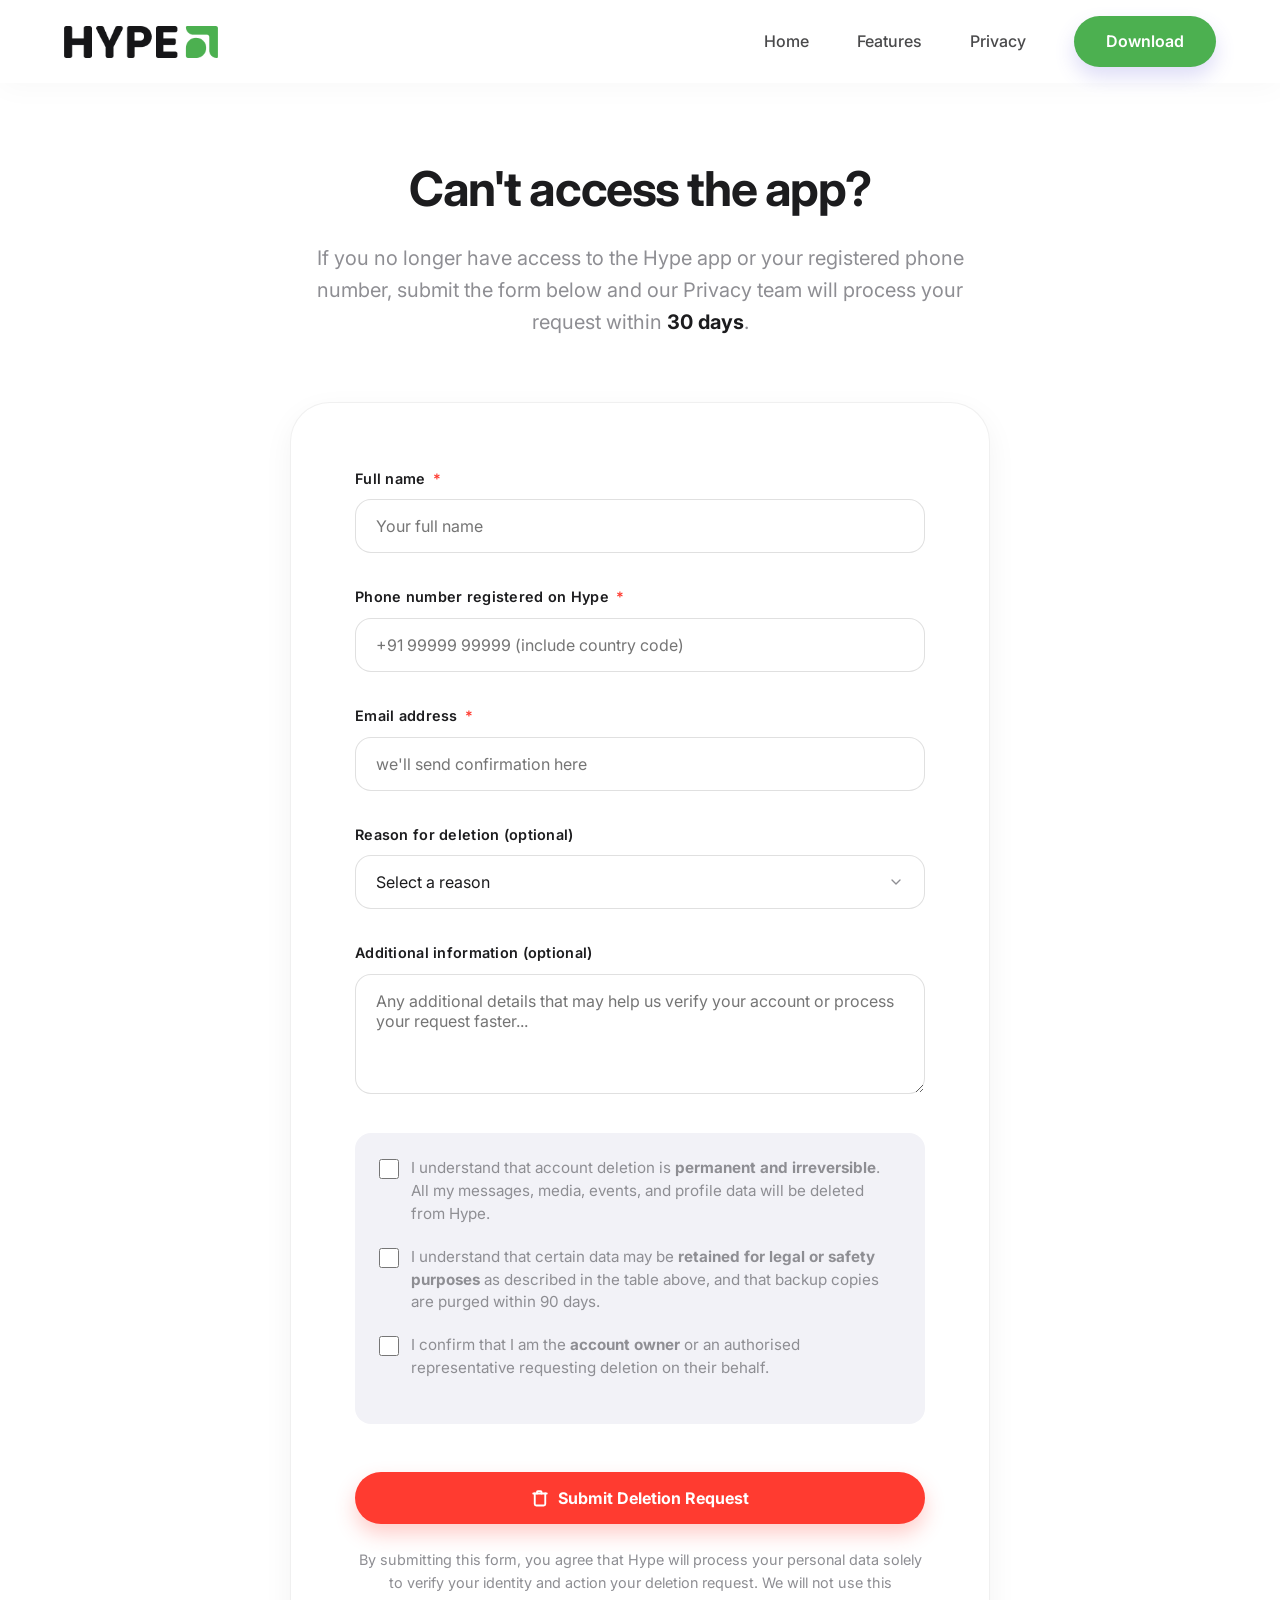
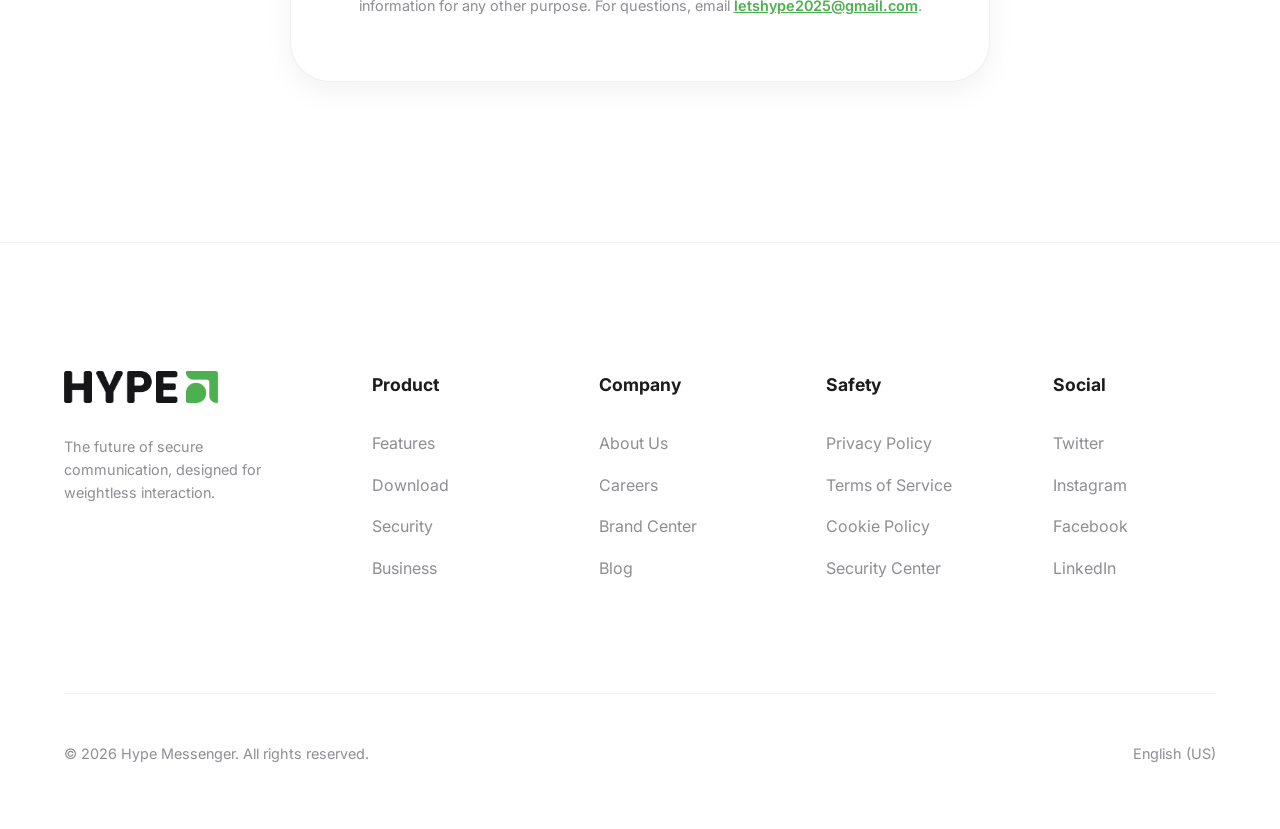
==== delete-account.html @ 11d4ebd6 "Account Deletion Form update and Other changes" ====
<!DOCTYPE html>
<html lang="en">

<head>
    <meta charset="UTF-8">
    <meta name="viewport" content="width=device-width, initial-scale=1.0">
    <title>Delete Account | Hype</title>
    <meta name="description"
        content="Request deletion of your Hype account and all associated data. Follow the steps below to submit a deletion request.">
    <link rel="stylesheet" href="style.css">
    <style>
        /* ── Delete Account Page Extras ── */

        .delete-hero-badge {
            display: inline-flex;
            align-items: center;
            gap: 0.5rem;
            background: rgba(255, 59, 48, 0.1);
            border: 1px solid rgba(255, 59, 48, 0.2);
            color: #FF3B30;
            font-size: 0.9rem;
            font-weight: 600;
            padding: 0.5rem 1.25rem;
            border-radius: 100px;
            margin-bottom: 2rem;
            letter-spacing: 0.03em;
        }

        /* Steps */
        .steps-wrap {
            max-width: 800px;
            margin: 5rem auto 0;
            display: flex;
            flex-direction: column;
            gap: 2rem;
        }

        .step-card {
            background: white;
            border-radius: 28px;
            padding: 2.5rem 3rem;
            border: 1px solid rgba(0, 0, 0, 0.06);
            box-shadow: var(--shadow-soft);
            display: flex;
            align-items: flex-start;
            gap: 2rem;
            transition: var(--transition-smooth);
        }

        .step-card:hover {
            box-shadow: var(--shadow-deep);
            transform: translateY(-4px);
        }

        .step-number {
            width: 52px;
            height: 52px;
            background: rgba(76, 176, 80, 0.1);
            border-radius: 16px;
            display: flex;
            align-items: center;
            justify-content: center;
            font-size: 1.25rem;
            font-weight: 800;
            color: var(--primary);
            flex-shrink: 0;
        }

        .step-content h3 {
            font-size: 1.25rem;
            margin-bottom: 0.5rem;
        }

        .step-content p {
            font-size: 1rem;
            max-width: none;
        }

        /* Data table */
        .data-table-wrap {
            max-width: 800px;
            margin: 0 auto;
            overflow: hidden;
            border-radius: 24px;
            border: 1px solid rgba(0, 0, 0, 0.07);
        }

        .data-table {
            width: 100%;
            border-collapse: collapse;
            font-size: 1rem;
        }

        .data-table thead tr {
            background: var(--text-main);
            color: white;
        }

        .data-table thead th {
            padding: 1.25rem 1.75rem;
            text-align: left;
            font-weight: 600;
            font-size: 0.9rem;
            letter-spacing: 0.04em;
            text-transform: uppercase;
        }

        .data-table tbody tr {
            border-bottom: 1px solid rgba(0, 0, 0, 0.06);
            transition: background 0.2s;
        }

        .data-table tbody tr:last-child {
            border-bottom: none;
        }

        .data-table tbody tr:hover {
            background: rgba(76, 176, 80, 0.04);
        }

        .data-table tbody td {
            padding: 1.25rem 1.75rem;
            color: var(--text-muted);
            vertical-align: top;
            line-height: 1.6;
        }

        .data-table tbody td:first-child {
            font-weight: 600;
            color: var(--text-main);
            white-space: nowrap;
        }

        .badge-deleted {
            display: inline-block;
            background: rgba(255, 59, 48, 0.1);
            color: #FF3B30;
            font-size: 0.75rem;
            font-weight: 700;
            padding: 0.2rem 0.75rem;
            border-radius: 100px;
            letter-spacing: 0.05em;
        }

        .badge-retained {
            display: inline-block;
            background: rgba(255, 149, 0, 0.1);
            color: #FF9500;
            font-size: 0.75rem;
            font-weight: 700;
            padding: 0.2rem 0.75rem;
            border-radius: 100px;
            letter-spacing: 0.05em;
        }

        .badge-anonymised {
            display: inline-block;
            background: rgba(76, 176, 80, 0.1);
            color: var(--primary);
            font-size: 0.75rem;
            font-weight: 700;
            padding: 0.2rem 0.75rem;
            border-radius: 100px;
            letter-spacing: 0.05em;
        }

        /* Form */
        .form-card {
            background: white;
            border-radius: 40px;
            padding: 4rem;
            border: 1px solid rgba(0, 0, 0, 0.06);
            box-shadow: var(--shadow-soft);
            max-width: 700px;
            margin: 0 auto;
        }

        .form-group {
            margin-bottom: 2rem;
        }

        .form-group label {
            display: block;
            font-size: 0.9rem;
            font-weight: 600;
            color: var(--text-main);
            margin-bottom: 0.6rem;
            letter-spacing: 0.02em;
        }

        .form-group label .required {
            color: #FF3B30;
            margin-left: 0.2rem;
        }

        .form-group input,
        .form-group select,
        .form-group textarea {
            width: 100%;
            padding: 1rem 1.25rem;
            border: 1.5px solid rgba(0, 0, 0, 0.12);
            border-radius: 16px;
            font-family: inherit;
            font-size: 1rem;
            color: var(--text-main);
            background: var(--bg);
            transition: border-color 0.3s, box-shadow 0.3s;
            outline: none;
            -webkit-appearance: none;
        }

        .form-group input:focus,
        .form-group select:focus,
        .form-group textarea:focus {
            border-color: var(--primary);
            box-shadow: 0 0 0 3px rgba(76, 176, 80, 0.12);
        }

        .form-group textarea {
            resize: vertical;
            min-height: 120px;
        }

        .form-group select {
            background-image: url("data:image/svg+xml,%3Csvg xmlns='http://www.w3.org/2000/svg' width='16' height='16' viewBox='0 0 24 24' fill='none' stroke='%238E8E93' stroke-width='2' stroke-linecap='round' stroke-linejoin='round'%3E%3Cpolyline points='6 9 12 15 18 9'/%3E%3C/svg%3E");
            background-repeat: no-repeat;
            background-position: right 1.25rem center;
            padding-right: 3rem;
            cursor: pointer;
        }

        .checkbox-row {
            display: flex;
            align-items: flex-start;
            gap: 0.75rem;
            margin-bottom: 1.25rem;
        }

        .checkbox-row input[type="checkbox"] {
            width: 20px;
            height: 20px;
            accent-color: var(--primary);
            flex-shrink: 0;
            margin-top: 2px;
            cursor: pointer;
        }

        .checkbox-row label {
            font-size: 0.95rem;
            color: var(--text-muted);
            line-height: 1.5;
            cursor: pointer;
        }

        .btn-delete-submit {
            display: inline-flex;
            align-items: center;
            gap: 0.6rem;
            background: #FF3B30;
            color: white;
            padding: 1rem 2.5rem;
            border: none;
            border-radius: 100px;
            font-weight: 700;
            font-size: 1rem;
            font-family: inherit;
            cursor: pointer;
            box-shadow: 0 10px 20px rgba(255, 59, 48, 0.25);
            transition: var(--transition-smooth);
            width: 100%;
            justify-content: center;
            margin-top: 1rem;
        }

        .btn-delete-submit:hover {
            transform: translateY(-2px);
            box-shadow: 0 15px 30px rgba(255, 59, 48, 0.3);
        }

        .form-note {
            font-size: 0.9rem;
            color: var(--text-muted);
            text-align: center;
            margin-top: 1.5rem;
            line-height: 1.6;
            max-width: none;
        }

        /* Success state */
        .success-card {
            display: none;
            background: white;
            border-radius: 40px;
            padding: 4rem;
            border: 1px solid rgba(76, 176, 80, 0.2);
            box-shadow: 0 20px 50px rgba(76, 176, 80, 0.1);
            max-width: 700px;
            margin: 0 auto;
            text-align: center;
        }

        .success-icon {
            width: 80px;
            height: 80px;
            background: rgba(76, 176, 80, 0.1);
            border-radius: 50%;
            display: flex;
            align-items: center;
            justify-content: center;
            margin: 0 auto 2rem;
            color: var(--primary);
        }

        .success-card h3 {
            font-size: 1.75rem;
            margin-bottom: 1rem;
        }

        .success-card p {
            max-width: none;
            font-size: 1.05rem;
        }

        /* Warning notice */
        .warning-notice {
            background: rgba(255, 149, 0, 0.08);
            border: 1px solid rgba(255, 149, 0, 0.2);
            border-radius: 20px;
            padding: 1.5rem 2rem;
            display: flex;
            gap: 1rem;
            align-items: flex-start;
            max-width: 800px;
            margin: 0 auto 4rem;
        }

        .warning-notice svg {
            flex-shrink: 0;
            color: #FF9500;
            margin-top: 2px;
        }

        .warning-notice p {
            font-size: 0.95rem;
            color: var(--text-muted);
            max-width: none;
            line-height: 1.6;
        }

        .warning-notice strong {
            color: var(--text-main);
        }

        @media (max-width: 768px) {
            .step-card {
                flex-direction: column;
                gap: 1.25rem;
                padding: 2rem;
            }

            .form-card,
            .success-card {
                padding: 2.5rem 1.75rem;
                border-radius: 28px;
            }

            .data-table thead th,
            .data-table tbody td {
                padding: 1rem 1.25rem;
                font-size: 0.9rem;
            }

            .data-table tbody td:first-child {
                white-space: normal;
            }
        }

        @keyframes spin {
            100% {
                transform: rotate(360deg);
            }
        }
    </style>
</head>

<body>

    <header id="header">
        <div class="logo-container">
            <a href="index.html"><img src="logo.png" alt="Hype" id="business-logo">
            </a>
        </div>
        <nav>
            <a href="index.html">Home</a>
            <a href="features.html">Features</a>
            <a href="privacy.html">Privacy</a>
            <a href="#" class="btn-download">Download</a>
        </nav>
    </header>

    <main>

        <!-- ── Online Form ── -->
        <section class="reveal-up">
            <div style="text-align: center; max-width: 700px; margin: 0 auto 4rem;">
                <h2>Can't access the app?</h2>
                <p class="text-center">If you no longer have access to the Hype app or your registered phone number,
                    submit the form below and our Privacy team will process your request within <strong
                        style="color: var(--text-main);">30 days</strong>.</p>
            </div>

            <!-- Form -->
            <div class="form-card" id="deletion-form-card">
                <form id="deletion-form" action="https://formspree.io/f/xyeyokbz" method="POST" novalidate onsubmit="submitDeletionForm(event)">
                    <input type="hidden" name="_subject" value="New Account Deletion Request - Hype">

                    <div class="form-group">
                        <label for="full-name">Full name <span class="required">*</span></label>
                        <input type="text" id="full-name" name="full_name" placeholder="Your full name" required
                            autocomplete="name">
                    </div>

                    <div class="form-group">
                        <label for="phone-number">Phone number registered on Hype <span
                                class="required">*</span></label>
                        <input type="tel" id="phone-number" name="phone_number"
                            placeholder="+91 99999 99999 (include country code)" required autocomplete="tel">
                    </div>

                    <div class="form-group">
                        <label for="email-address">Email address <span class="required">*</span></label>
                        <input type="email" id="email-address" name="email_address"
                            placeholder="we'll send confirmation here" required autocomplete="email">
                    </div>

                    <div class="form-group">
                        <label for="deletion-reason">Reason for deletion (optional)</label>
                        <select id="deletion-reason" name="deletion_reason">
                            <option value="" disabled selected>Select a reason</option>
                            <option value="privacy">Privacy concerns</option>
                            <option value="no_longer_use">No longer use the app</option>
                            <option value="switching_app">Switching to another app</option>
                            <option value="too_many_notifications">Too many notifications</option>
                            <option value="data_concerns">Concerned about my data</option>
                            <option value="other">Other</option>
                        </select>
                    </div>

                    <div class="form-group">
                        <label for="additional-info">Additional information (optional)</label>
                        <textarea id="additional-info" name="additional_info"
                            placeholder="Any additional details that may help us verify your account or process your request faster..."></textarea>
                    </div>

                    <div style="margin-bottom: 2rem; padding: 1.5rem; background: var(--bg-alt); border-radius: 16px;">
                        <div class="checkbox-row">
                            <input type="checkbox" id="confirm-understand" name="confirm_understand" required>
                            <label for="confirm-understand">I understand that account deletion is <strong>permanent and
                                    irreversible</strong>. All my messages, media, events, and profile data will be
                                deleted from Hype.</label>
                        </div>
                        <div class="checkbox-row">
                            <input type="checkbox" id="confirm-data" name="confirm_data" required>
                            <label for="confirm-data">I understand that certain data may be <strong>retained for legal
                                    or safety purposes</strong> as described in the table above, and that backup copies
                                are purged within 90 days.</label>
                        </div>
                        <div class="checkbox-row">
                            <input type="checkbox" id="confirm-owner" name="confirm_owner" required>
                            <label for="confirm-owner">I confirm that I am the <strong>account owner</strong> or an
                                authorised representative requesting deletion on their behalf.</label>
                        </div>
                    </div>

                    <button type="submit" class="btn-delete-submit" id="btn-submit-deletion">
                        <svg width="18" height="18" viewBox="0 0 24 24" fill="none" stroke="currentColor"
                            stroke-width="2.5" stroke-linecap="round" stroke-linejoin="round">
                            <polyline points="3 6 5 6 21 6" />
                            <path d="M19 6v14a2 2 0 0 1-2 2H7a2 2 0 0 1-2-2V6m3 0V4a1 1 0 0 1 1-1h4a1 1 0 0 1 1 1v2" />
                        </svg>
                        Submit Deletion Request
                    </button>

                    <p class="form-note">By submitting this form, you agree that Hype will process your personal data
                        solely to verify your identity and action your deletion request. We will not use this
                        information for any other purpose. For questions, email <a href="mailto:letshype2025@gmail.com"
                            style="color: var(--primary); font-weight: 600;">letshype2025@gmail.com</a>.</p>
                </form>
            </div>

            <!-- Success State -->
            <div class="success-card" id="deletion-success-card">
                <div class="success-icon">
                    <svg width="36" height="36" viewBox="0 0 24 24" fill="none" stroke="currentColor" stroke-width="2"
                        stroke-linecap="round" stroke-linejoin="round">
                        <polyline points="20 6 9 17 4 12" />
                    </svg>
                </div>
                <h3>Request received</h3>
                <p>Thank you. We have received your account deletion request. Our Privacy team will verify your details
                    and process the deletion within <strong style="color: var(--text-main);">30 days</strong>. You will
                    receive a confirmation email once the deletion is complete.</p>
                <p style="margin-top: 1.5rem;">If you have any questions in the meantime, email us at <a
                        href="mailto:letshype2025@gmail.com"
                        style="color: var(--primary); font-weight: 600;">letshype2025@gmail.com</a>.</p>
            </div>
        </section>

    </main>

    <footer>
        <div class="footer-grid">
            <div class="footer-col">
                <div class="logo-container" style="margin-bottom: 2rem;">
                    <img src="logo.png" alt="Hype" id="business-logo">
                </div>
                <p style="font-size: 0.9rem;">The future of secure communication, designed for weightless interaction.
                </p>
            </div>
            <div class="footer-col">
                <h4>Product</h4>
                <ul>
                    <li><a href="features.html">Features</a></li>
                    <li><a href="download.html">Download</a></li>
                    <li><a href="privacy.html">Security</a></li>
                    <li><a href="#">Business</a></li>
                </ul>
            </div>
            <div class="footer-col">
                <h4>Company</h4>
                <ul>
                    <li><a href="#">About Us</a></li>
                    <li><a href="#">Careers</a></li>
                    <li><a href="#">Brand Center</a></li>
                    <li><a href="#">Blog</a></li>
                </ul>
            </div>
            <div class="footer-col">
                <h4>Safety</h4>
                <ul>
                    <li><a href="privacy.html">Privacy Policy</a></li>
                    <li><a href="#">Terms of Service</a></li>
                    <li><a href="#">Cookie Policy</a></li>
                    <li><a href="#">Security Center</a></li>
                </ul>
            </div>
            <div class="footer-col">
                <h4>Social</h4>
                <ul>
                    <li><a href="#">Twitter</a></li>
                    <li><a href="#">Instagram</a></li>
                    <li><a href="#">Facebook</a></li>
                    <li><a href="#">LinkedIn</a></li>
                </ul>
            </div>
        </div>
        <div class="footer-bottom">
            <div style="font-size: 0.9rem; color: var(--text-muted);">&copy; 2026 Hype Messenger. All rights reserved.
            </div>
            <div style="display: flex; gap: 2rem;">
                <a href="#" style="text-decoration: none; color: var(--text-muted); font-size: 0.9rem;">English (US)</a>
            </div>
        </div>
    </footer>

    <script src="main.js"></script>
    <script>
        async function submitDeletionForm(e) {
            e.preventDefault();

            const form = document.getElementById('deletion-form');
            const submitBtn = document.getElementById('btn-submit-deletion');

            // Basic validation
            const name = document.getElementById('full-name').value.trim();
            const phone = document.getElementById('phone-number').value.trim();
            const email = document.getElementById('email-address').value.trim();
            const cb1 = document.getElementById('confirm-understand').checked;
            const cb2 = document.getElementById('confirm-data').checked;
            const cb3 = document.getElementById('confirm-owner').checked;

            if (!name || !phone || !email) {
                alert('Please fill in all required fields.');
                return;
            }

            if (!cb1 || !cb2 || !cb3) {
                alert('Please confirm all acknowledgement checkboxes before submitting.');
                return;
            }

            // Basic email check
            const emailRegex = /^[^\s@]+@[^\s@]+\.[^\s@]+$/;
            if (!emailRegex.test(email)) {
                alert('Please enter a valid email address.');
                return;
            }

            // Loading state
            submitBtn.disabled = true;
            submitBtn.style.opacity = '0.75';
            submitBtn.style.cursor = 'not-allowed';
            const originalBtnHtml = submitBtn.innerHTML;
            submitBtn.innerHTML = `
                <svg width="18" height="18" viewBox="0 0 24 24" fill="none" stroke="currentColor" stroke-width="2.5" stroke-linecap="round" stroke-linejoin="round" style="animation: spin 1s linear infinite;">
                    <path d="M21 12a9 9 0 1 1-6.219-8.56"></path>
                </svg>
                Submitting Request...
            `;

            try {
                const formData = new FormData(form);
                const response = await fetch('https://formspree.io/f/xyeyokbz', {
                    method: 'POST',
                    body: formData,
                    headers: {
                        'Accept': 'application/json'
                    }
                });

                if (response.ok) {
                    // Show success state
                    document.getElementById('deletion-form-card').style.display = 'none';
                    const successCard = document.getElementById('deletion-success-card');
                    successCard.style.display = 'block';
                    successCard.scrollIntoView({ behavior: 'smooth', block: 'center' });
                    form.reset();
                } else {
                    const data = await response.json().catch(() => ({}));
                    const errorMsg = (data && data.errors && data.errors.map(err => err.message).join(', ')) || 'There was an issue submitting your request. Please try again or email us directly at letshype2025@gmail.com.';
                    alert(errorMsg);
                    resetSubmitButton();
                }
            } catch (err) {
                alert('Connection error. Please verify your internet connection or email us directly at letshype2025@gmail.com.');
                resetSubmitButton();
            }

            function resetSubmitButton() {
                submitBtn.disabled = false;
                submitBtn.style.opacity = '1';
                submitBtn.style.cursor = 'pointer';
                submitBtn.innerHTML = originalBtnHtml;
            }
        }
    </script>
</body>

</html>
---- style.css ----
@import url('https://fonts.googleapis.com/css2?family=Inter:wght@300;400;500;600;700&display=swap');

:root {
    --primary: #4CB050;
    --primary-vibrant: #388E3C;
    --bg: #FFFFFF;
    --bg-alt: #F2F2F7;
    --text-main: #1C1C1E;
    --text-muted: #8E8E93;
    --glass: rgba(255, 255, 255, 0.8);
    --shadow-soft: 0 10px 30px rgba(0, 0, 0, 0.05);
    --shadow-deep: 0 20px 50px rgba(0, 0, 0, 0.1);
    --transition-smooth: all 0.6s cubic-bezier(0.23, 1, 0.32, 1);
    --max-width: 1200px;
}

* {
    margin: 0;
    padding: 0;
    box-sizing: border-box;
    -webkit-font-smoothing: antialiased;
}

html {
    scroll-behavior: smooth;
}

body {
    font-family: 'Inter', -apple-system, BlinkMacSystemFont, 'Segoe UI', Roboto, Helvetica, Arial, sans-serif;
    color: var(--text-main);
    background-color: var(--bg);
    line-height: 1.6;
    overflow-x: hidden;
}

/* Typography Extensions */
h1 { font-size: 4.5rem; font-weight: 800; line-height: 1.05; letter-spacing: -0.05em; margin-bottom: 2rem; }
h2 { font-size: 3rem; font-weight: 700; line-height: 1.2; letter-spacing: -0.03em; margin-bottom: 1.5rem; }
h3 { font-size: 1.75rem; font-weight: 700; margin-bottom: 1rem; }
p { font-size: 1.25rem; color: var(--text-muted); font-weight: 400; max-width: 700px; }
.text-center { text-align: center; margin-left: auto; margin-right: auto; }

/* Sticky Navbar */
header {
    position: fixed;
    top: 0;
    left: 0;
    width: 100%;
    padding: 1.5rem 5%;
    z-index: 1000;
    display: flex;
    justify-content: space-between;
    align-items: center;
    transition: var(--transition-smooth);
    background: transparent;
}

header.scrolled {
    background: var(--glass);
    backdrop-filter: blur(20px);
    -webkit-backdrop-filter: blur(20px);
    padding: 1rem 5%;
    box-shadow: 0 4px 30px rgba(0, 0, 0, 0.03);
}

.logo-container {
    display: flex;
    align-items: center;
    gap: 0.75rem;
    font-size: 1.5rem;
    font-weight: 700;
    color: var(--primary);
    text-decoration: none;
}

#business-logo {
    height: 32px;
    width: auto;
    display: block;
}

nav {
    display: flex;
    gap: 3rem;
    align-items: center;
}

nav a {
    text-decoration: none;
    color: var(--text-main);
    font-weight: 500;
    font-size: 1rem;
    transition: var(--transition-smooth);
    opacity: 0.8;
}

nav a:hover, nav a.active {
    opacity: 1;
    color: var(--primary);
}

.btn-download {
    background: var(--primary);
    color: white !important;
    padding: 0.8rem 2rem;
    border-radius: 100px;
    font-weight: 600;
    box-shadow: 0 10px 20px rgba(88, 86, 214, 0.2);
    opacity: 1 !important;
}

.btn-download:hover {
    transform: translateY(-3px);
    box-shadow: 0 15px 30px rgba(88, 86, 214, 0.3);
}

/* Sections Global */
section {
    padding: 10rem 5%;
    position: relative;
}

.reveal-up {
    opacity: 0;
    transform: translateY(40px);
    transition: var(--transition-smooth);
}

.reveal-up.visible {
    opacity: 1;
    transform: translateY(0);
}

/* Hero Section Extension */
.hero {
    min-height: 100vh;
    display: flex;
    align-items: center;
    justify-content: space-between;
    gap: 4rem;
    max-width: var(--max-width);
    margin: 0 auto;
    padding-top: 12rem;
}

.hero-content { flex: 1.2; }
.hero-image { flex: 1; position: relative; }

.hero-image img {
    width: 100%;
    max-width: 550px;
    filter: drop-shadow(var(--shadow-deep));
    animation: float 6s ease-in-out infinite;
}

@keyframes float {
    0% { transform: translateY(0px) rotate(0deg); }
    50% { transform: translateY(-25px) rotate(2deg); }
    100% { transform: translateY(0px) rotate(0deg); }
}

/* Privacy Highlight */
.privacy-highlight {
    background: var(--bg);
    text-align: center;
    overflow: hidden;
}

.floating-lock {
    width: 180px;
    margin-bottom: 3rem;
    filter: drop-shadow(var(--shadow-deep));
    animation: float 8s ease-in-out infinite;
}

/* Cross-Platform Section */
.sync-section {
    background: var(--bg-alt);
    border-radius: 60px;
    margin: 0 5%;
    display: flex;
    flex-direction: column;
    align-items: center;
}

.sync-image {
    width: 100%;
    max-width: 1100px;
    margin-top: 4rem;
    transition: var(--transition-smooth);
}

.sync-image:hover {
    transform: scale(1.02);
}

/* Feature Grid 2x2 */
.feature-grid-v2 {
    display: grid;
    grid-template-columns: repeat(2, 1fr);
    gap: 3rem;
    max-width: 1000px;
    margin: 5rem auto 0;
}

.feature-card-v2 {
    background: white;
    padding: 4rem;
    border-radius: 40px;
    box-shadow: var(--shadow-soft);
    transition: var(--transition-smooth);
    border: 1px solid rgba(0, 0, 0, 0.03);
}

.feature-card-v2:hover {
    transform: translateY(-15px);
    box-shadow: var(--shadow-deep);
}

.card-icon {
    width: 64px;
    height: 64px;
    background: var(--bg-alt);
    border-radius: 20px;
    display: flex;
    align-items: center;
    justify-content: center;
    margin-bottom: 2rem;
    color: var(--primary);
}

/* Deep Footer */
footer {
    background: var(--bg);
    padding: 8rem 5% 4rem;
    border-top: 1px solid rgba(0, 0, 0, 0.05);
}

.footer-grid {
    display: grid;
    grid-template-columns: 1.5fr repeat(4, 1fr);
    gap: 4rem;
    max-width: var(--max-width);
    margin: 0 auto;
}

.footer-col h4 {
    font-size: 1.1rem;
    font-weight: 700;
    margin-bottom: 2rem;
    color: var(--text-main);
}

.footer-col ul { list-style: none; }
.footer-col ul li { margin-bottom: 1rem; }
.footer-col ul li a {
    text-decoration: none;
    color: var(--text-muted);
    font-size: 1rem;
    transition: var(--transition-smooth);
}

.footer-col ul li a:hover { color: var(--primary); }

.footer-bottom {
    margin-top: 6rem;
    padding-top: 3rem;
    border-top: 1px solid rgba(0, 0, 0, 0.05);
    display: flex;
    justify-content: space-between;
    align-items: center;
    max-width: var(--max-width);
    margin-left: auto;
    margin-right: auto;
}

/* Feature Page Specifics */
.feature-detail-grid {
    display: grid;
    grid-template-columns: repeat(3, 1fr);
    gap: 3rem;
    margin-top: 5rem;
}

.platform-card {
    text-align: center;
    padding: 3rem;
    border-radius: 32px;
    background: var(--bg-alt);
    transition: var(--transition-smooth);
}

.platform-card:hover {
    background: white;
    box-shadow: var(--shadow-deep);
}

/* Responsive */
@media (max-width: 1024px) {
    h1 { font-size: 3.5rem; }
    .hero { flex-direction: column; text-align: center; }
    .footer-grid { grid-template-columns: 1fr 1fr; }
    .feature-grid-v2 { grid-template-columns: 1fr; }
}

@media (max-width: 768px) {
    h1 { font-size: 2.75rem; }
    h2 { font-size: 2.25rem; }
    header nav { display: none; }
    section { padding: 6rem 5%; }
}
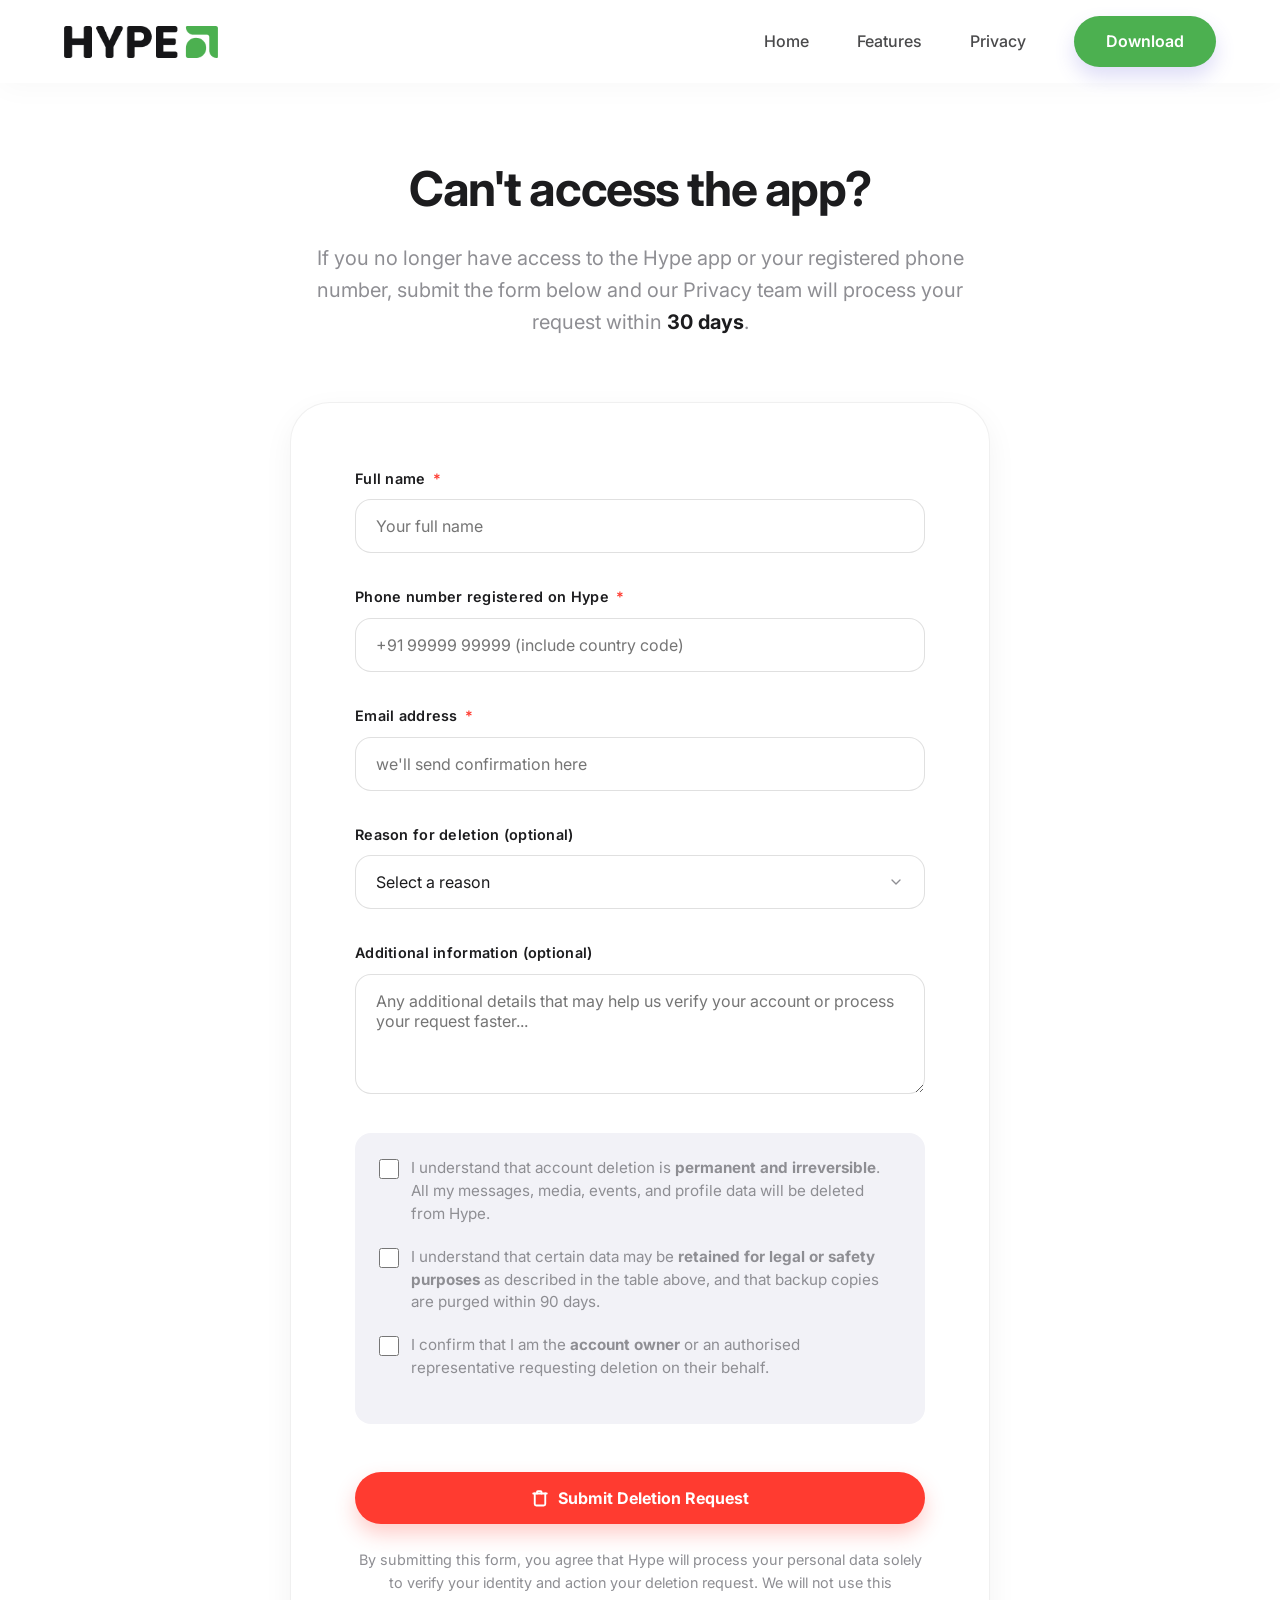
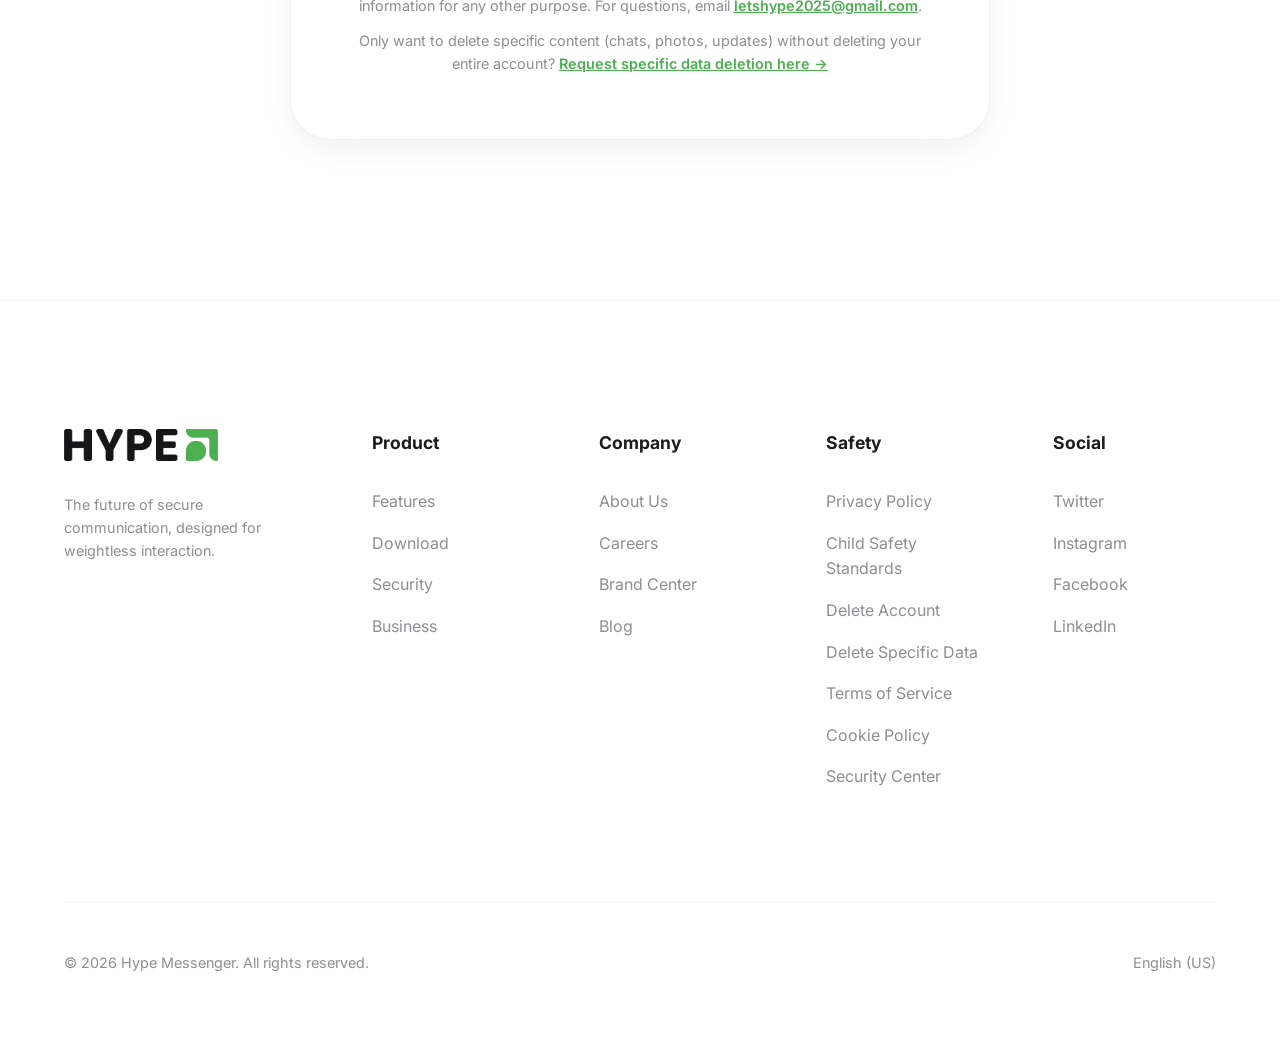
==== commit 4cbaa5f5: "Child Safety Section" ====
--- a/delete-account.html
+++ b/delete-account.html
@@ -485,6 +485,7 @@
                         solely to verify your identity and action your deletion request. We will not use this
                         information for any other purpose. For questions, email <a href="mailto:letshype2025@gmail.com"
                             style="color: var(--primary); font-weight: 600;">letshype2025@gmail.com</a>.</p>
+                    <p class="form-note" style="margin-top: 0.75rem;">Only want to delete specific content (chats, photos, updates) without deleting your entire account? <a href="delete-data.html" style="color: var(--primary); font-weight: 600;">Request specific data deletion here &rarr;</a></p>
                 </form>
             </div>
 
@@ -539,6 +540,9 @@
                 <h4>Safety</h4>
                 <ul>
                     <li><a href="privacy.html">Privacy Policy</a></li>
+                    <li><a href="privacy.html#child-safety">Child Safety Standards</a></li>
+                    <li><a href="delete-account.html">Delete Account</a></li>
+                    <li><a href="delete-data.html">Delete Specific Data</a></li>
                     <li><a href="#">Terms of Service</a></li>
                     <li><a href="#">Cookie Policy</a></li>
                     <li><a href="#">Security Center</a></li>
